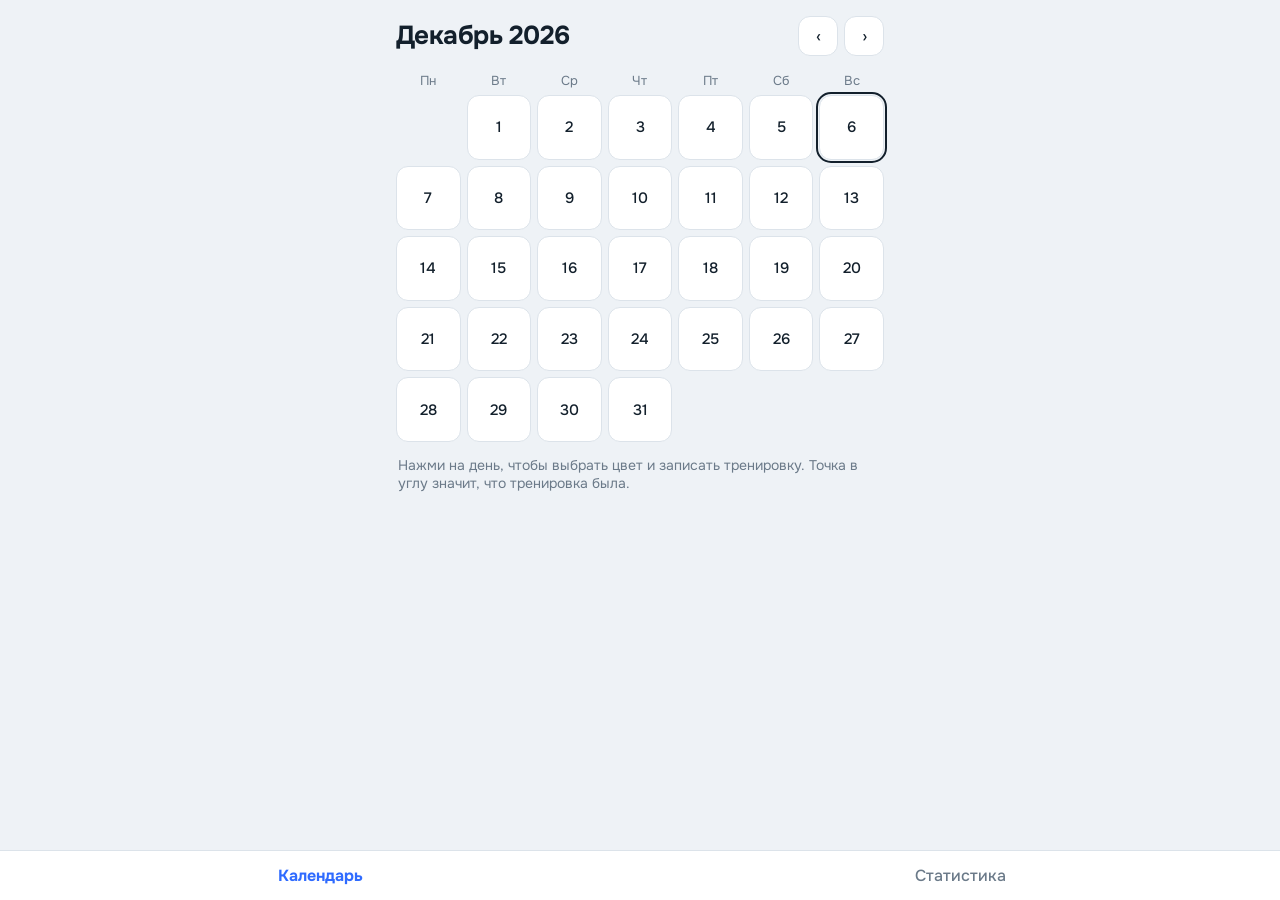
==== index.html @ a9a28dd7 "Add files via upload" ====
<!doctype html>
<html lang="ru">
<head>
<meta charset="utf-8">
<meta name="viewport" content="width=device-width, initial-scale=1, viewport-fit=cover">
<title>Тренировки</title>
<meta name="theme-color" content="#2F6BFF">
<link rel="manifest" href="manifest.webmanifest">
<link rel="icon" href="icon-192.png">
<link rel="apple-touch-icon" href="icon-192.png">
<link href="https://fonts.googleapis.com/css2?family=Onest:wght@400;500;700&display=swap" rel="stylesheet">
<style>
:root{--bg:#EEF2F6;--surface:#FFFFFF;--ink:#13202C;--muted:#6B7A89;--line:#DCE3EA;--accent:#2F6BFF;color-scheme:light;
box-sizing:border-box;padding-top:env(safe-area-inset-top,0px);padding-bottom:env(safe-area-inset-bottom,0px)}
@media (prefers-color-scheme:dark){:root:not([data-theme="light"]){--bg:#0F1720;--surface:#18232F;--ink:#EAF0F6;--muted:#8D9CAB;--line:#273544;--accent:#6D93FF;color-scheme:dark}}
:root[data-theme="dark"]{--bg:#0F1720;--surface:#18232F;--ink:#EAF0F6;--muted:#8D9CAB;--line:#273544;--accent:#6D93FF;color-scheme:dark}
*,*::before,*::after{box-sizing:inherit}
html,body{height:100%;margin:0}
body{display:flex;flex-direction:column;background:var(--bg);color:var(--ink);font-family:"Onest",system-ui,-apple-system,"Segoe UI",Roboto,sans-serif;-webkit-tap-highlight-color:transparent}
main{flex:1;overflow-y:auto;padding:16px 16px 24px;max-width:520px;width:100%;margin:0 auto}
button{font:inherit;color:inherit;cursor:pointer;border:0;background:none}
:focus-visible{outline:2px solid var(--accent);outline-offset:2px}
.head{display:flex;align-items:center;justify-content:space-between;margin-bottom:16px}
.head h1{font-size:26px;line-height:1.1;font-weight:700;margin:0;letter-spacing:-.02em}
.nav{display:flex;gap:6px}
.nav button{width:40px;height:40px;border-radius:12px;background:var(--surface);border:1px solid var(--line);font-size:18px}
.week,.grid{display:grid;grid-template-columns:repeat(7,1fr);gap:6px}
.week{margin-bottom:6px;text-align:center;font-size:13px;color:var(--muted)}
.cell{aspect-ratio:1;border-radius:12px;background:var(--surface);border:1px solid var(--line);position:relative;font-weight:500;font-size:15px}
.cell.empty{visibility:hidden}
.cell.has{border-color:transparent}
.cell.today{outline:2px solid var(--ink);outline-offset:1px}
.cell .dot{position:absolute;right:6px;top:6px;width:7px;height:7px;border-radius:50%;background:currentColor}
.hint{color:var(--muted);font-size:14px;margin:14px 2px 0}
nav.tabs{display:flex;background:var(--surface);border-top:1px solid var(--line)}
nav.tabs button{flex:1;padding:14px 0;font-weight:500;color:var(--muted)}
nav.tabs button[aria-current="true"]{color:var(--accent);font-weight:700}
.big{font-size:72px;line-height:1;font-weight:700;letter-spacing:-.04em}
.card{background:var(--surface);border:1px solid var(--line);border-radius:16px;padding:18px;margin-bottom:14px}
.bar{height:10px;background:var(--bg);border-radius:6px;overflow:hidden;margin-top:14px}
.bar i{display:block;height:100%;background:var(--accent);border-radius:6px}
.note{padding:12px 0;border-top:1px solid var(--line)}
.note:first-of-type{border-top:0}
.note b{display:flex;align-items:center;gap:8px;font-size:14px;margin-bottom:4px}
.note b i{width:10px;height:10px;border-radius:50%;background:var(--line)}
.note p{margin:0;white-space:pre-wrap;overflow-wrap:anywhere}
h2{font-size:17px;margin:0 0 6px}
.scrim{position:fixed;inset:0;background:rgba(10,18,26,.55);display:none;align-items:flex-end;justify-content:center;z-index:5}
.scrim.on{display:flex}
.sheet{background:var(--surface);width:100%;max-width:520px;border-radius:20px 20px 0 0;padding:20px 18px calc(18px + env(safe-area-inset-bottom,0px))}
.sheet h2{font-size:20px;margin-bottom:14px}
.sw{display:flex;flex-wrap:wrap;gap:10px;margin-bottom:16px}
.sw button,.sw label{width:38px;height:38px;border-radius:50%;border:2px solid var(--line);position:relative;display:grid;place-items:center;font-size:12px;color:var(--muted)}
.sw .sel{box-shadow:0 0 0 3px var(--surface),0 0 0 5px var(--ink)}
.sw input{position:absolute;inset:0;opacity:0;width:100%;height:100%;cursor:pointer}
.row{display:flex;align-items:center;gap:10px;margin-bottom:14px;font-weight:500}
.row input{width:22px;height:22px;accent-color:var(--accent)}
textarea{width:100%;min-height:96px;resize:vertical;border:1px solid var(--line);border-radius:12px;background:var(--bg);color:var(--ink);font:inherit;padding:12px;margin-bottom:14px}
.act{display:flex;gap:10px}
.act button{flex:1;padding:13px;border-radius:12px;font-weight:700;border:1px solid var(--line)}
.act .main{background:var(--accent);color:#fff;border-color:var(--accent);flex:2}
</style>
</head>
<body>
<main id="main"></main>
<nav class="tabs" aria-label="Разделы">
  <button id="t-cal" aria-current="true">Календарь</button>
  <button id="t-st">Статистика</button>
</nav>
<div class="scrim" id="scrim"><div class="sheet" id="sheet" role="dialog" aria-modal="true"></div></div>
<script>
var MONTHS=["Январь","Февраль","Март","Апрель","Май","Июнь","Июль","Август","Сентябрь","Октябрь","Ноябрь","Декабрь"];
var GEN=["января","февраля","марта","апреля","мая","июня","июля","августа","сентября","октября","ноября","декабря"];
var PALETTE=["#2F6BFF","#14B8A6","#22C55E","#F5B301","#FF7A45","#EF4444","#D946EF","#8B5CF6"];
var data={};
try{data=JSON.parse(localStorage.getItem("wk:v1")||"{}")}catch(e){data={}}
function persist(){try{localStorage.setItem("wk:v1",JSON.stringify(data))}catch(e){}}
var now=new Date(),view={y:now.getFullYear(),m:now.getMonth()},tab="cal",draft=null,editKey=null;
var main=document.getElementById("main"),scrim=document.getElementById("scrim"),sheet=document.getElementById("sheet");
function pad(n){return n<10?"0"+n:""+n}
function key(y,m,d){return y+"-"+pad(m+1)+"-"+pad(d)}
function ink(hex){var n=parseInt(hex.slice(1),16),r=n>>16,g=n>>8&255,b=n&255;return (0.299*r+0.587*g+0.114*b)>150?"#111":"#fff"}
function plural(n){var a=n%10,b=n%100;return (a==1&&b!=11)?"день":(a>=2&&a<=4&&(b<10||b>=20))?"дня":"дней"}
function el(t,c,txt){var e=document.createElement(t);if(c)e.className=c;if(txt!=null)e.textContent=txt;return e}
function shift(d){view.m+=d;if(view.m<0){view.m=11;view.y--}if(view.m>11){view.m=0;view.y++}render()}
function head(){
  var h=el("div","head"),t=el("h1",null,MONTHS[view.m]+" "+view.y),n=el("div","nav");
  var p=el("button",null,"‹"),x=el("button",null,"›");
  p.setAttribute("aria-label","Предыдущий месяц");x.setAttribute("aria-label","Следующий месяц");
  p.onclick=function(){shift(-1)};x.onclick=function(){shift(1)};
  n.append(p,x);h.append(t,n);return h;
}
function calendar(){
  var f=document.createDocumentFragment();f.append(head());
  var w=el("div","week");["Пн","Вт","Ср","Чт","Пт","Сб","Вс"].forEach(function(d){w.append(el("span",null,d))});f.append(w);
  var g=el("div","grid"),first=(new Date(view.y,view.m,1).getDay()+6)%7,days=new Date(view.y,view.m+1,0).getDate();
  for(var i=0;i<first;i++)g.append(el("div","cell empty"));
  for(var d=1;d<=days;d++){
    (function(d){
      var k=key(view.y,view.m,d),r=data[k],b=el("button","cell",d);
      if(r&&r.c){b.classList.add("has");b.style.background=r.c;b.style.color=ink(r.c)}
      if(r&&r.w){b.append(el("span","dot"))}
      if(d==now.getDate()&&view.m==now.getMonth()&&view.y==now.getFullYear())b.classList.add("today");
      b.setAttribute("aria-label",d+" "+GEN[view.m]);
      b.onclick=function(){openSheet(d)};g.append(b);
    })(d);
  }
  f.append(g);f.append(el("p","hint","Нажми на день, чтобы выбрать цвет и записать тренировку. Точка в углу значит, что тренировка была."));
  return f;
}
function stats(){
  var f=document.createDocumentFragment();f.append(head());
  var days=new Date(view.y,view.m+1,0).getDate(),cnt=0,notes=[];
  for(var d=1;d<=days;d++){var r=data[key(view.y,view.m,d)];if(r){if(r.w)cnt++;if(r.n)notes.push([d,r])}}
  var c=el("div","card");c.append(el("div","big",cnt));
  c.append(el("p",null,plural(cnt)+" с тренировкой из "+days));
  var bar=el("div","bar"),i=el("i");i.style.width=Math.round(cnt/days*100)+"%";bar.append(i);c.append(bar);f.append(c);
  var n=el("div","card");n.append(el("h2",null,"Заметки за месяц"));
  if(!notes.length){n.append(el("p","hint","Пока пусто. Открой день в календаре и добавь первую заметку."))}
  notes.reverse().forEach(function(x){
    var w=el("div","note"),b=el("b",null,x[0]+" "+GEN[view.m]),dot=el("i");
    if(x[1].c)dot.style.background=x[1].c;b.prepend(dot);w.append(b,el("p",null,x[1].n));n.append(w);
  });
  f.append(n);return f;
}
function render(){
  main.replaceChildren(tab=="cal"?calendar():stats());
  document.getElementById("t-cal").setAttribute("aria-current",tab=="cal");
  document.getElementById("t-st").setAttribute("aria-current",tab=="st");
}
document.getElementById("t-cal").onclick=function(){tab="cal";render()};
document.getElementById("t-st").onclick=function(){tab="st";render()};
function openSheet(d){
  editKey=key(view.y,view.m,d);var r=data[editKey]||{};
  draft={c:r.c||"",w:!!r.w,n:r.n||""};
  sheet.replaceChildren();
  sheet.append(el("h2",null,d+" "+GEN[view.m]));
  var sw=el("div","sw");
  function mark(){Array.prototype.forEach.call(sw.children,function(b){b.classList.toggle("sel",(b.dataset.c||"")==draft.c)})}
  var none=el("button",null,"∅");none.dataset.c="";none.setAttribute("aria-label","Без цвета");none.onclick=function(){draft.c="";mark()};sw.append(none);
  PALETTE.forEach(function(c){var b=el("button");b.style.background=c;b.style.borderColor=c;b.dataset.c=c;b.setAttribute("aria-label","Цвет "+c);b.onclick=function(){draft.c=c;mark()};sw.append(b)});
  var cu=el("label",null,"+"),inp=el("input");inp.type="color";inp.value=draft.c||"#2F6BFF";inp.oninput=function(){draft.c=inp.value.toUpperCase();mark()};
  cu.append(inp);cu.setAttribute("aria-label","Свой цвет");sw.append(cu);sheet.append(sw);mark();
  var row=el("label","row"),cb=el("input");cb.type="checkbox";cb.checked=draft.w;cb.onchange=function(){draft.w=cb.checked};
  row.append(cb,el("span",null,"Была тренировка"));sheet.append(row);
  var ta=el("textarea");ta.placeholder="Заметка: что делал, как прошло";ta.value=draft.n;ta.oninput=function(){draft.n=ta.value};sheet.append(ta);
  var act=el("div","act"),clr=el("button",null,"Очистить"),sv=el("button","main","Сохранить");
  clr.onclick=function(){delete data[editKey];persist();closeSheet()};
  sv.onclick=function(){
    var n=draft.n.trim();
    if(!draft.c&&!draft.w&&!n)delete data[editKey];else data[editKey]={c:draft.c,w:draft.w,n:n};
    persist();closeSheet();
  };
  act.append(clr,sv);sheet.append(act);scrim.classList.add("on");
}
function closeSheet(){scrim.classList.remove("on");render()}
scrim.addEventListener("click",function(e){if(e.target===scrim)closeSheet()});
render();
try{if(navigator.storage&&navigator.storage.persist)navigator.storage.persist()}catch(e){}
if("serviceWorker" in navigator){window.addEventListener("load",function(){navigator.serviceWorker.register("sw.js").catch(function(){})})}
</script>
</body>
</html>
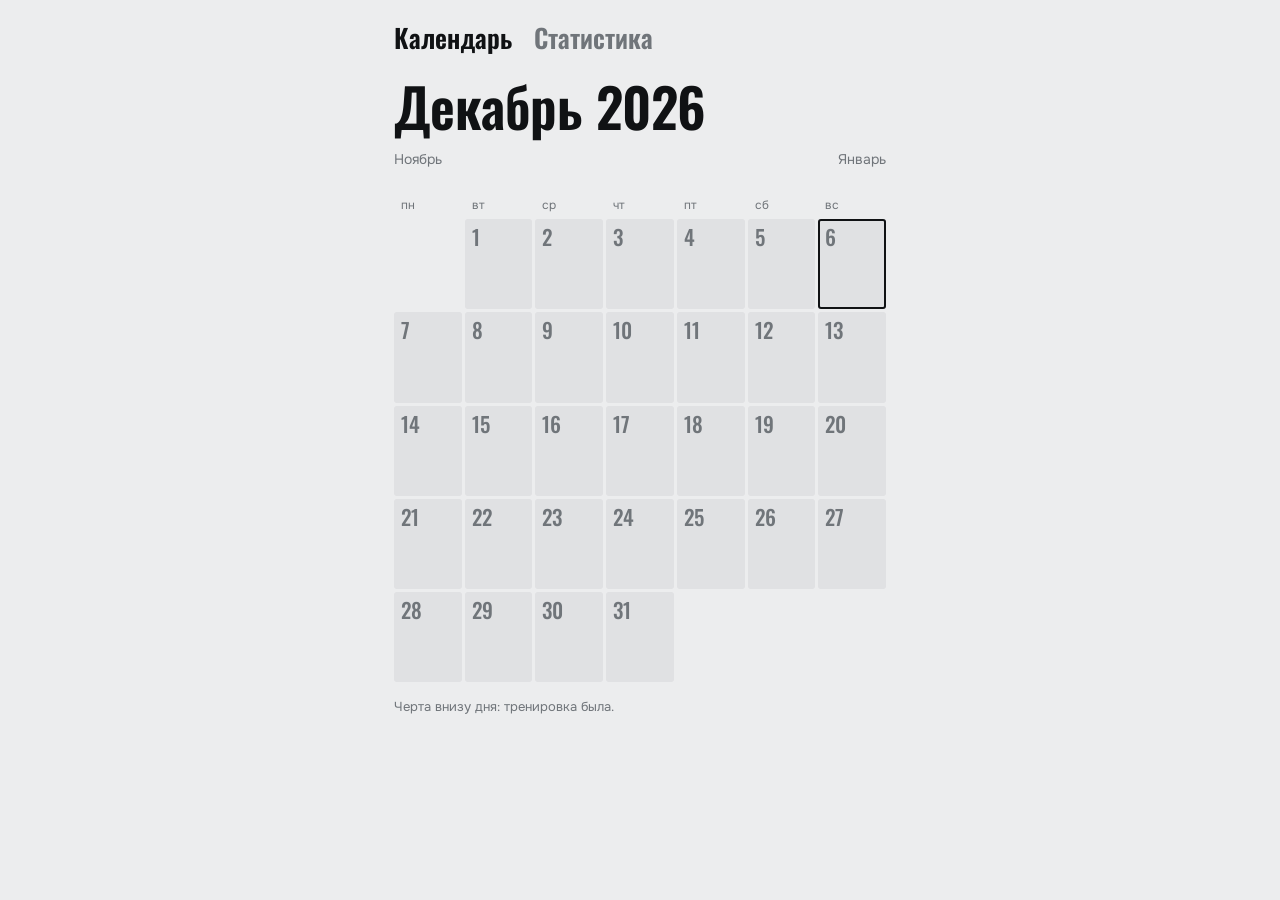
==== commit 7b39353f: "Rename index (1).html to index.html" ====
--- a/index.html
+++ b/index.html
@@ -4,74 +4,93 @@
 <meta charset="utf-8">
 <meta name="viewport" content="width=device-width, initial-scale=1, viewport-fit=cover">
 <title>Тренировки</title>
-<meta name="theme-color" content="#2F6BFF">
+<meta name="theme-color" content="#ECEDEE" media="(prefers-color-scheme: light)">
+<meta name="theme-color" content="#0E0F10" media="(prefers-color-scheme: dark)">
 <link rel="manifest" href="manifest.webmanifest">
 <link rel="icon" href="icon-192.png">
 <link rel="apple-touch-icon" href="icon-192.png">
-<link href="https://fonts.googleapis.com/css2?family=Onest:wght@400;500;700&display=swap" rel="stylesheet">
+<link href="https://fonts.googleapis.com/css2?family=Oswald:wght@500;600&family=Onest:wght@400;500&display=swap" rel="stylesheet">
 <style>
-:root{--bg:#EEF2F6;--surface:#FFFFFF;--ink:#13202C;--muted:#6B7A89;--line:#DCE3EA;--accent:#2F6BFF;color-scheme:light;
+:root{--bg:#ECEDEE;--ink:#101214;--muted:#70757A;--cell:#E0E1E3;color-scheme:light;
 box-sizing:border-box;padding-top:env(safe-area-inset-top,0px);padding-bottom:env(safe-area-inset-bottom,0px)}
-@media (prefers-color-scheme:dark){:root:not([data-theme="light"]){--bg:#0F1720;--surface:#18232F;--ink:#EAF0F6;--muted:#8D9CAB;--line:#273544;--accent:#6D93FF;color-scheme:dark}}
-:root[data-theme="dark"]{--bg:#0F1720;--surface:#18232F;--ink:#EAF0F6;--muted:#8D9CAB;--line:#273544;--accent:#6D93FF;color-scheme:dark}
+@media (prefers-color-scheme:dark){:root:not([data-theme="light"]){--bg:#0E0F10;--ink:#F1F1EF;--muted:#8A8E92;--cell:#1A1C1E;color-scheme:dark}}
+:root[data-theme="dark"]{--bg:#0E0F10;--ink:#F1F1EF;--muted:#8A8E92;--cell:#1A1C1E;color-scheme:dark}
 *,*::before,*::after{box-sizing:inherit}
 html,body{height:100%;margin:0}
-body{display:flex;flex-direction:column;background:var(--bg);color:var(--ink);font-family:"Onest",system-ui,-apple-system,"Segoe UI",Roboto,sans-serif;-webkit-tap-highlight-color:transparent}
-main{flex:1;overflow-y:auto;padding:16px 16px 24px;max-width:520px;width:100%;margin:0 auto}
-button{font:inherit;color:inherit;cursor:pointer;border:0;background:none}
-:focus-visible{outline:2px solid var(--accent);outline-offset:2px}
-.head{display:flex;align-items:center;justify-content:space-between;margin-bottom:16px}
-.head h1{font-size:26px;line-height:1.1;font-weight:700;margin:0;letter-spacing:-.02em}
-.nav{display:flex;gap:6px}
-.nav button{width:40px;height:40px;border-radius:12px;background:var(--surface);border:1px solid var(--line);font-size:18px}
-.week,.grid{display:grid;grid-template-columns:repeat(7,1fr);gap:6px}
-.week{margin-bottom:6px;text-align:center;font-size:13px;color:var(--muted)}
-.cell{aspect-ratio:1;border-radius:12px;background:var(--surface);border:1px solid var(--line);position:relative;font-weight:500;font-size:15px}
+body{background:var(--bg);color:var(--ink);font-family:"Onest",system-ui,-apple-system,"Segoe UI",Roboto,sans-serif;-webkit-tap-highlight-color:transparent}
+main{height:100%;overflow-y:auto;padding:18px 14px 32px;max-width:520px;margin:0 auto}
+button{font:inherit;color:inherit;cursor:pointer;border:0;background:none;padding:0}
+:focus-visible{outline:2px solid var(--ink);outline-offset:2px}
+.d,.tabs button,.cell,.big,.go,.title,.num{font-family:"Oswald","Arial Narrow",Impact,sans-serif}
+.tabs{display:flex;gap:22px;margin-bottom:22px}
+.tabs button{font-size:26px;font-weight:600;color:var(--muted)}
+.tabs button[aria-current="true"]{color:var(--ink)}
+.title{font-size:54px;line-height:1;font-weight:600;margin:0 0 8px;letter-spacing:-.01em}
+.mrow{display:flex;justify-content:space-between;margin-bottom:20px;font-size:14px;color:var(--muted)}
+.mrow button{color:var(--muted);padding:6px 0;min-height:36px}
+.week,.grid{display:grid;grid-template-columns:repeat(7,1fr);gap:3px}
+.week{margin-bottom:6px;font-size:12px;color:var(--muted)}
+.week span{padding-left:7px}
+.cell{aspect-ratio:3/4;border-radius:3px;background:var(--cell);text-align:left;padding:7px 0 0 7px;font-size:21px;font-weight:500;line-height:1;color:var(--muted);position:relative}
 .cell.empty{visibility:hidden}
-.cell.has{border-color:transparent}
-.cell.today{outline:2px solid var(--ink);outline-offset:1px}
-.cell .dot{position:absolute;right:6px;top:6px;width:7px;height:7px;border-radius:50%;background:currentColor}
-.hint{color:var(--muted);font-size:14px;margin:14px 2px 0}
-nav.tabs{display:flex;background:var(--surface);border-top:1px solid var(--line)}
-nav.tabs button{flex:1;padding:14px 0;font-weight:500;color:var(--muted)}
-nav.tabs button[aria-current="true"]{color:var(--accent);font-weight:700}
-.big{font-size:72px;line-height:1;font-weight:700;letter-spacing:-.04em}
-.card{background:var(--surface);border:1px solid var(--line);border-radius:16px;padding:18px;margin-bottom:14px}
-.bar{height:10px;background:var(--bg);border-radius:6px;overflow:hidden;margin-top:14px}
-.bar i{display:block;height:100%;background:var(--accent);border-radius:6px}
-.note{padding:12px 0;border-top:1px solid var(--line)}
-.note:first-of-type{border-top:0}
-.note b{display:flex;align-items:center;gap:8px;font-size:14px;margin-bottom:4px}
-.note b i{width:10px;height:10px;border-radius:50%;background:var(--line)}
-.note p{margin:0;white-space:pre-wrap;overflow-wrap:anywhere}
-h2{font-size:17px;margin:0 0 6px}
-.scrim{position:fixed;inset:0;background:rgba(10,18,26,.55);display:none;align-items:flex-end;justify-content:center;z-index:5}
-.scrim.on{display:flex}
-.sheet{background:var(--surface);width:100%;max-width:520px;border-radius:20px 20px 0 0;padding:20px 18px calc(18px + env(safe-area-inset-bottom,0px))}
-.sheet h2{font-size:20px;margin-bottom:14px}
-.sw{display:flex;flex-wrap:wrap;gap:10px;margin-bottom:16px}
-.sw button,.sw label{width:38px;height:38px;border-radius:50%;border:2px solid var(--line);position:relative;display:grid;place-items:center;font-size:12px;color:var(--muted)}
-.sw .sel{box-shadow:0 0 0 3px var(--surface),0 0 0 5px var(--ink)}
+.cell.has{font-weight:600}
+.cell.tr::after{content:"";position:absolute;left:7px;bottom:7px;width:18px;height:3px;background:currentColor}
+.cell.today{box-shadow:inset 0 0 0 2px var(--ink)}
+.hint{color:var(--muted);font-size:13px;margin:16px 0 0}
+.big{font-size:96px;line-height:.95;font-weight:600;margin:6px 0 0}
+.big small{font-size:34px;color:var(--muted);font-weight:500;margin-left:8px}
+.lead{margin:6px 0 22px;color:var(--muted)}
+.strip{display:flex;align-items:flex-end;gap:3px;height:64px;margin-bottom:30px}
+.strip i{flex:1;background:var(--cell);height:12px;border-radius:2px}
+.strip i.on{height:100%;background:var(--ink)}
+.log{display:flex;gap:14px;padding:14px 0 0}
+.log .bar{width:5px;border-radius:2px;background:var(--cell);flex:none}
+.log .num{font-size:30px;line-height:1;font-weight:600;width:38px;flex:none}
+.log p{margin:2px 0 0;white-space:pre-wrap;overflow-wrap:anywhere}
+.scrim{position:fixed;inset:0;background:rgba(0,0,0,.5);display:flex;align-items:flex-end;z-index:5;opacity:0;visibility:hidden;transition:opacity .25s,visibility 0s .25s}
+.scrim.on{opacity:1;visibility:visible;transition:opacity .25s}
+.sheet{width:100%;max-width:520px;margin:0 auto;background:var(--bg);padding:22px 16px calc(16px + env(safe-area-inset-bottom,0px));transform:translateY(100%);transition:transform .32s cubic-bezier(.2,.8,.2,1)}
+.scrim.on .sheet{transform:none}
+.cell{display:flex;align-items:flex-start;font-variant-numeric:lining-nums;transition:background .25s,color .25s,transform .15s}
+.cell:active{transform:scale(.94)}
+.cell.pop{animation:pop .4s cubic-bezier(.2,.9,.3,1.3)}
+@keyframes pop{from{transform:scale(.8);opacity:.5}}
+.view.f{animation:fin .3s ease-out both}
+.view.l{animation:inl .3s cubic-bezier(.2,.8,.2,1) both}
+.view.r{animation:inr .3s cubic-bezier(.2,.8,.2,1) both}
+@keyframes fin{from{opacity:0;transform:translateY(8px)}}
+@keyframes inl{from{opacity:0;transform:translateX(-20px)}}
+@keyframes inr{from{opacity:0;transform:translateX(20px)}}
+.strip i.on{transform-origin:bottom;animation:grow .55s cubic-bezier(.2,.8,.2,1) both;animation-delay:calc(var(--i)*14ms)}
+@keyframes grow{from{transform:scaleY(.12);opacity:0}}
+.log{animation:fin .35s ease-out both;animation-delay:calc(var(--i)*50ms + 250ms)}
+.tabs button,.mrow button{transition:color .2s,opacity .15s}
+.mrow button:active{opacity:.45}
+.sw button,.sw label{transition:box-shadow .15s,transform .15s}
+.sw button:active,.sw label:active{transform:scale(.92)}
+.tg i{transition:background .18s}
+.go{transition:transform .12s,opacity .12s}
+.go:active{transform:scale(.98);opacity:.9}
+@media (prefers-reduced-motion:reduce){*,*::before,*::after{animation:none!important;transition:none!important}}
+.sheet .title{font-size:40px;margin-bottom:16px}
+.sw{display:grid;grid-template-columns:repeat(5,1fr);gap:6px;margin-bottom:18px}
+.sw button,.sw label{height:44px;border-radius:3px;background:var(--cell);position:relative;display:grid;place-items:center;color:var(--muted);font-size:18px}
+.sw .sel{box-shadow:0 0 0 2px var(--bg),0 0 0 4px var(--ink)}
 .sw input{position:absolute;inset:0;opacity:0;width:100%;height:100%;cursor:pointer}
-.row{display:flex;align-items:center;gap:10px;margin-bottom:14px;font-weight:500}
-.row input{width:22px;height:22px;accent-color:var(--accent)}
-textarea{width:100%;min-height:96px;resize:vertical;border:1px solid var(--line);border-radius:12px;background:var(--bg);color:var(--ink);font:inherit;padding:12px;margin-bottom:14px}
-.act{display:flex;gap:10px}
-.act button{flex:1;padding:13px;border-radius:12px;font-weight:700;border:1px solid var(--line)}
-.act .main{background:var(--accent);color:#fff;border-color:var(--accent);flex:2}
+.tg{display:flex;align-items:center;gap:12px;font-weight:500;margin-bottom:16px;min-height:40px}
+.tg i{width:24px;height:24px;border:2px solid var(--ink);border-radius:3px;display:block}
+.tg[aria-pressed="true"] i{background:var(--ink)}
+textarea{width:100%;min-height:96px;resize:vertical;border:0;border-radius:3px;background:var(--cell);color:var(--ink);font:inherit;padding:12px;margin-bottom:16px}
+.go{width:100%;height:54px;border-radius:3px;background:var(--ink);color:var(--bg);font-size:20px;font-weight:600;letter-spacing:.02em}
+.clr{display:block;margin:14px auto 0;color:var(--muted);text-decoration:underline;text-underline-offset:3px;min-height:36px}
 </style>
 </head>
 <body>
 <main id="main"></main>
-<nav class="tabs" aria-label="Разделы">
-  <button id="t-cal" aria-current="true">Календарь</button>
-  <button id="t-st">Статистика</button>
-</nav>
 <div class="scrim" id="scrim"><div class="sheet" id="sheet" role="dialog" aria-modal="true"></div></div>
 <script>
 var MONTHS=["Январь","Февраль","Март","Апрель","Май","Июнь","Июль","Август","Сентябрь","Октябрь","Ноябрь","Декабрь"];
-var GEN=["января","февраля","марта","апреля","мая","июня","июля","августа","сентября","октября","ноября","декабря"];
-var PALETTE=["#2F6BFF","#14B8A6","#22C55E","#F5B301","#FF7A45","#EF4444","#D946EF","#8B5CF6"];
+var PALETTE=["#E4572E","#F2B705","#3FA34D","#2E86AB","#7B4B94","#E56399","#17BEBB","#8D6E63"];
 var data={};
 try{data=JSON.parse(localStorage.getItem("wk:v1")||"{}")}catch(e){data={}}
 function persist(){try{localStorage.setItem("wk:v1",JSON.stringify(data))}catch(e){}}
@@ -79,79 +98,68 @@
 var main=document.getElementById("main"),scrim=document.getElementById("scrim"),sheet=document.getElementById("sheet");
 function pad(n){return n<10?"0"+n:""+n}
 function key(y,m,d){return y+"-"+pad(m+1)+"-"+pad(d)}
-function ink(hex){var n=parseInt(hex.slice(1),16),r=n>>16,g=n>>8&255,b=n&255;return (0.299*r+0.587*g+0.114*b)>150?"#111":"#fff"}
+function ink(h){var n=parseInt(h.slice(1),16),r=n>>16,g=n>>8&255,b=n&255;return (0.299*r+0.587*g+0.114*b)>150?"#111":"#fff"}
 function plural(n){var a=n%10,b=n%100;return (a==1&&b!=11)?"день":(a>=2&&a<=4&&(b<10||b>=20))?"дня":"дней"}
 function el(t,c,txt){var e=document.createElement(t);if(c)e.className=c;if(txt!=null)e.textContent=txt;return e}
-function shift(d){view.m+=d;if(view.m<0){view.m=11;view.y--}if(view.m>11){view.m=0;view.y++}render()}
-function head(){
-  var h=el("div","head"),t=el("h1",null,MONTHS[view.m]+" "+view.y),n=el("div","nav");
-  var p=el("button",null,"‹"),x=el("button",null,"›");
-  p.setAttribute("aria-label","Предыдущий месяц");x.setAttribute("aria-label","Следующий месяц");
-  p.onclick=function(){shift(-1)};x.onclick=function(){shift(1)};
-  n.append(p,x);h.append(t,n);return h;
+function mname(d){return MONTHS[(view.m+d+12)%12]}
+function shift(d){anim=d<0?" l":" r";view.m+=d;if(view.m<0){view.m=11;view.y--}if(view.m>11){view.m=0;view.y++}render()}
+function topBar(){
+  var f=document.createDocumentFragment(),t=el("div","tabs"),a=el("button",null,"Календарь"),b=el("button",null,"Статистика");
+  a.setAttribute("aria-current",tab=="cal");b.setAttribute("aria-current",tab=="st");
+  a.onclick=function(){if(tab!="cal"){tab="cal";anim=" f";render()}};b.onclick=function(){if(tab!="st"){tab="st";anim=" f";render()}};t.append(a,b);
+  var h=el("h1","title",MONTHS[view.m]+" "+view.y),r=el("div","mrow"),p=el("button",null,mname(-1)),n=el("button",null,mname(1));
+  p.setAttribute("aria-label","Предыдущий месяц: "+mname(-1));n.setAttribute("aria-label","Следующий месяц: "+mname(1));
+  p.onclick=function(){shift(-1)};n.onclick=function(){shift(1)};r.append(p,n);f.append(t,h,r);return f;
 }
 function calendar(){
-  var f=document.createDocumentFragment();f.append(head());
-  var w=el("div","week");["Пн","Вт","Ср","Чт","Пт","Сб","Вс"].forEach(function(d){w.append(el("span",null,d))});f.append(w);
+  var f=document.createDocumentFragment();
+  var w=el("div","week");["пн","вт","ср","чт","пт","сб","вс"].forEach(function(d){w.append(el("span",null,d))});f.append(w);
   var g=el("div","grid"),first=(new Date(view.y,view.m,1).getDay()+6)%7,days=new Date(view.y,view.m+1,0).getDate();
   for(var i=0;i<first;i++)g.append(el("div","cell empty"));
-  for(var d=1;d<=days;d++){
-    (function(d){
-      var k=key(view.y,view.m,d),r=data[k],b=el("button","cell",d);
-      if(r&&r.c){b.classList.add("has");b.style.background=r.c;b.style.color=ink(r.c)}
-      if(r&&r.w){b.append(el("span","dot"))}
-      if(d==now.getDate()&&view.m==now.getMonth()&&view.y==now.getFullYear())b.classList.add("today");
-      b.setAttribute("aria-label",d+" "+GEN[view.m]);
-      b.onclick=function(){openSheet(d)};g.append(b);
-    })(d);
-  }
-  f.append(g);f.append(el("p","hint","Нажми на день, чтобы выбрать цвет и записать тренировку. Точка в углу значит, что тренировка была."));
+  for(var d=1;d<=days;d++){(function(d){
+    var r=data[key(view.y,view.m,d)],b=el("button","cell",d);
+    if(r&&r.c){b.classList.add("has");b.style.background=r.c;b.style.color=ink(r.c)}
+    if(r&&r.w)b.classList.add("tr");
+    if(key(view.y,view.m,d)==lastKey)b.classList.add("pop");
+    if(d==now.getDate()&&view.m==now.getMonth()&&view.y==now.getFullYear())b.classList.add("today");
+    b.setAttribute("aria-label",d+" "+mname(0).toLowerCase()+(r&&r.w?", тренировка была":""));
+    b.onclick=function(){openSheet(d)};g.append(b);
+  })(d)}
+  f.append(g,el("p","hint","Черта внизу дня: тренировка была."));return f;
+}
+function stats(){
+  var f=document.createDocumentFragment(),days=new Date(view.y,view.m+1,0).getDate(),cnt=0,notes=[],strip=el("div","strip");
+  for(var d=1;d<=days;d++){var r=data[key(view.y,view.m,d)],i=el("i");i.style.setProperty("--i",d);
+    if(r&&r.w){cnt++;i.className="on";if(r.c)i.style.background=r.c}
+    if(r&&r.n)notes.push([d,r]);strip.append(i)}
+  var big=el("div","big",cnt),num=big.firstChild;big.append(el("small",null,"из "+days));
+  if(!matchMedia("(prefers-reduced-motion:reduce)").matches){var t0=performance.now();(function tick(t){var p=Math.max(0,Math.min(1,(t-t0)/650));num.nodeValue=Math.round(cnt*(1-Math.pow(1-p,3)));if(p<1)requestAnimationFrame(tick)})(t0)}
+  f.append(big,el("p","lead",plural(cnt)+" с тренировкой"),strip);
+  if(!notes.length)f.append(el("p","hint","Заметок пока нет. Открой день в календаре и запиши, как всё прошло."));
+  notes.reverse().forEach(function(x){
+    var w=el("div","log"),bar=el("div","bar");w.style.setProperty("--i",notes.indexOf(x));if(x[1].c)bar.style.background=x[1].c;
+    w.append(bar,el("div","num",x[0]),el("p",null,x[1].n));f.append(w);
+  });
   return f;
 }
-function stats(){
-  var f=document.createDocumentFragment();f.append(head());
-  var days=new Date(view.y,view.m+1,0).getDate(),cnt=0,notes=[];
-  for(var d=1;d<=days;d++){var r=data[key(view.y,view.m,d)];if(r){if(r.w)cnt++;if(r.n)notes.push([d,r])}}
-  var c=el("div","card");c.append(el("div","big",cnt));
-  c.append(el("p",null,plural(cnt)+" с тренировкой из "+days));
-  var bar=el("div","bar"),i=el("i");i.style.width=Math.round(cnt/days*100)+"%";bar.append(i);c.append(bar);f.append(c);
-  var n=el("div","card");n.append(el("h2",null,"Заметки за месяц"));
-  if(!notes.length){n.append(el("p","hint","Пока пусто. Открой день в календаре и добавь первую заметку."))}
-  notes.reverse().forEach(function(x){
-    var w=el("div","note"),b=el("b",null,x[0]+" "+GEN[view.m]),dot=el("i");
-    if(x[1].c)dot.style.background=x[1].c;b.prepend(dot);w.append(b,el("p",null,x[1].n));n.append(w);
-  });
-  f.append(n);return f;
-}
-function render(){
-  main.replaceChildren(tab=="cal"?calendar():stats());
-  document.getElementById("t-cal").setAttribute("aria-current",tab=="cal");
-  document.getElementById("t-st").setAttribute("aria-current",tab=="st");
-}
-document.getElementById("t-cal").onclick=function(){tab="cal";render()};
-document.getElementById("t-st").onclick=function(){tab="st";render()};
+var anim=" f",lastKey="";
+function render(){var v=el("div","view"+anim);v.append(tab=="cal"?calendar():stats());main.replaceChildren(topBar(),v);anim="";lastKey=""}
 function openSheet(d){
-  editKey=key(view.y,view.m,d);var r=data[editKey]||{};
-  draft={c:r.c||"",w:!!r.w,n:r.n||""};
-  sheet.replaceChildren();
-  sheet.append(el("h2",null,d+" "+GEN[view.m]));
+  editKey=key(view.y,view.m,d);var r=data[editKey]||{};draft={c:r.c||"",w:!!r.w,n:r.n||""};
+  sheet.replaceChildren(el("h2","title",d+" "+mname(0).toLowerCase()));
   var sw=el("div","sw");
-  function mark(){Array.prototype.forEach.call(sw.children,function(b){b.classList.toggle("sel",(b.dataset.c||"")==draft.c)})}
-  var none=el("button",null,"∅");none.dataset.c="";none.setAttribute("aria-label","Без цвета");none.onclick=function(){draft.c="";mark()};sw.append(none);
-  PALETTE.forEach(function(c){var b=el("button");b.style.background=c;b.style.borderColor=c;b.dataset.c=c;b.setAttribute("aria-label","Цвет "+c);b.onclick=function(){draft.c=c;mark()};sw.append(b)});
-  var cu=el("label",null,"+"),inp=el("input");inp.type="color";inp.value=draft.c||"#2F6BFF";inp.oninput=function(){draft.c=inp.value.toUpperCase();mark()};
+  function mark(){Array.prototype.forEach.call(sw.children,function(b){b.classList.toggle("sel",(b.dataset.c||"")==draft.c&&b.tagName=="BUTTON")})}
+  var none=el("button",null,"—");none.dataset.c="";none.setAttribute("aria-label","Без цвета");none.onclick=function(){draft.c="";mark()};sw.append(none);
+  PALETTE.forEach(function(c){var b=el("button");b.style.background=c;b.dataset.c=c;b.setAttribute("aria-label","Цвет "+c);b.onclick=function(){draft.c=c;mark()};sw.append(b)});
+  var cu=el("label",null,"+"),inp=el("input");inp.type="color";inp.value=draft.c||"#E4572E";inp.oninput=function(){draft.c=inp.value.toUpperCase();mark()};
   cu.append(inp);cu.setAttribute("aria-label","Свой цвет");sw.append(cu);sheet.append(sw);mark();
-  var row=el("label","row"),cb=el("input");cb.type="checkbox";cb.checked=draft.w;cb.onchange=function(){draft.w=cb.checked};
-  row.append(cb,el("span",null,"Была тренировка"));sheet.append(row);
+  var tg=el("button","tg");tg.append(el("i"),el("span",null,"Тренировка была"));tg.setAttribute("aria-pressed",draft.w);
+  tg.onclick=function(){draft.w=!draft.w;tg.setAttribute("aria-pressed",draft.w)};sheet.append(tg);
   var ta=el("textarea");ta.placeholder="Заметка: что делал, как прошло";ta.value=draft.n;ta.oninput=function(){draft.n=ta.value};sheet.append(ta);
-  var act=el("div","act"),clr=el("button",null,"Очистить"),sv=el("button","main","Сохранить");
+  var sv=el("button","go","Сохранить"),clr=el("button","clr","Очистить день");
+  sv.onclick=function(){var n=draft.n.trim();if(!draft.c&&!draft.w&&!n)delete data[editKey];else data[editKey]={c:draft.c,w:draft.w,n:n};lastKey=editKey;persist();closeSheet()};
   clr.onclick=function(){delete data[editKey];persist();closeSheet()};
-  sv.onclick=function(){
-    var n=draft.n.trim();
-    if(!draft.c&&!draft.w&&!n)delete data[editKey];else data[editKey]={c:draft.c,w:draft.w,n:n};
-    persist();closeSheet();
-  };
-  act.append(clr,sv);sheet.append(act);scrim.classList.add("on");
+  sheet.append(sv,clr);scrim.classList.add("on");
 }
 function closeSheet(){scrim.classList.remove("on");render()}
 scrim.addEventListener("click",function(e){if(e.target===scrim)closeSheet()});
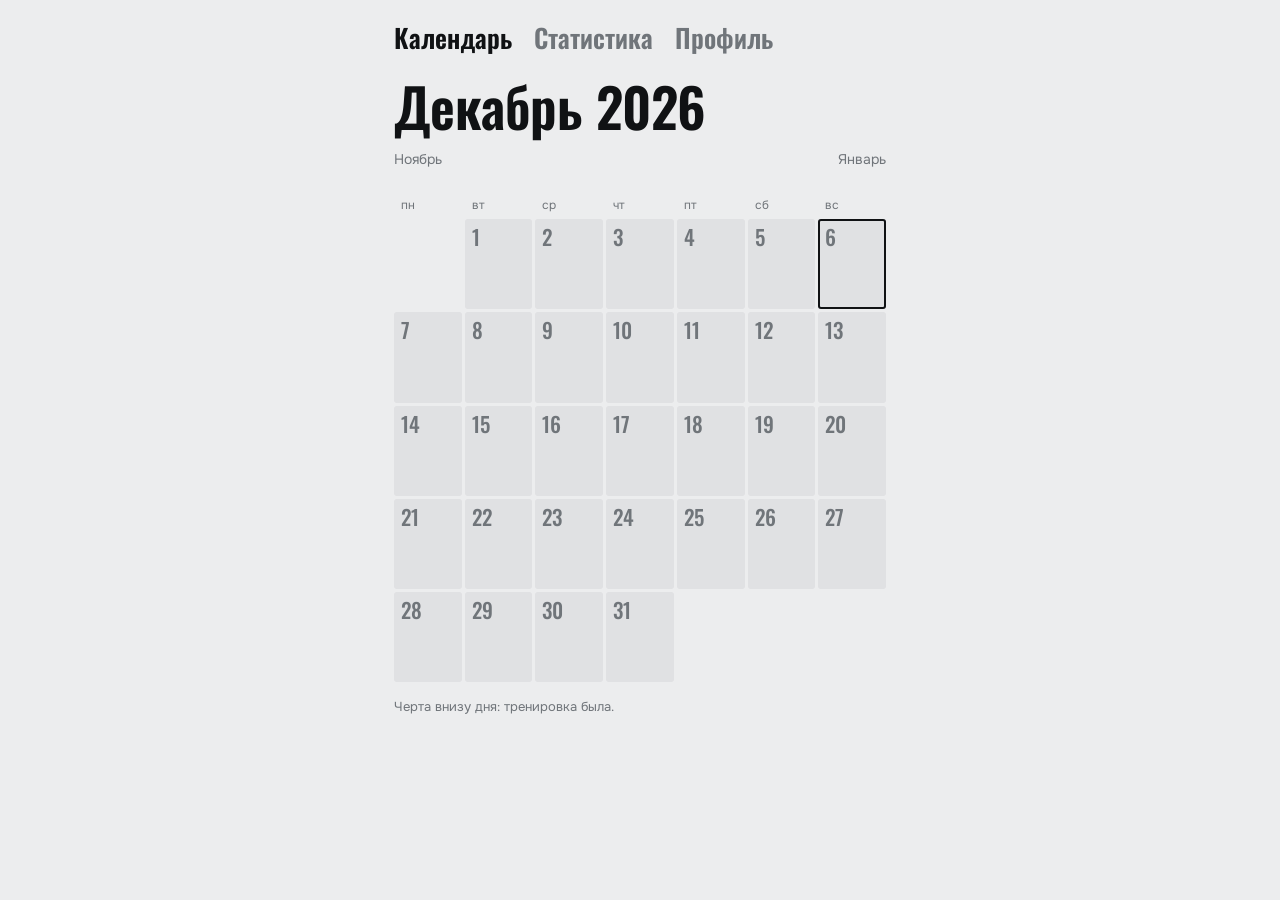
==== commit 9a237aa4: "Add files via upload" ====
--- a/index.html
+++ b/index.html
@@ -10,162 +10,21 @@
 <link rel="icon" href="icon-192.png">
 <link rel="apple-touch-icon" href="icon-192.png">
 <link href="https://fonts.googleapis.com/css2?family=Oswald:wght@500;600&family=Onest:wght@400;500&display=swap" rel="stylesheet">
-<style>
-:root{--bg:#ECEDEE;--ink:#101214;--muted:#70757A;--cell:#E0E1E3;color-scheme:light;
-box-sizing:border-box;padding-top:env(safe-area-inset-top,0px);padding-bottom:env(safe-area-inset-bottom,0px)}
-@media (prefers-color-scheme:dark){:root:not([data-theme="light"]){--bg:#0E0F10;--ink:#F1F1EF;--muted:#8A8E92;--cell:#1A1C1E;color-scheme:dark}}
-:root[data-theme="dark"]{--bg:#0E0F10;--ink:#F1F1EF;--muted:#8A8E92;--cell:#1A1C1E;color-scheme:dark}
-*,*::before,*::after{box-sizing:inherit}
-html,body{height:100%;margin:0}
-body{background:var(--bg);color:var(--ink);font-family:"Onest",system-ui,-apple-system,"Segoe UI",Roboto,sans-serif;-webkit-tap-highlight-color:transparent}
-main{height:100%;overflow-y:auto;padding:18px 14px 32px;max-width:520px;margin:0 auto}
-button{font:inherit;color:inherit;cursor:pointer;border:0;background:none;padding:0}
-:focus-visible{outline:2px solid var(--ink);outline-offset:2px}
-.d,.tabs button,.cell,.big,.go,.title,.num{font-family:"Oswald","Arial Narrow",Impact,sans-serif}
-.tabs{display:flex;gap:22px;margin-bottom:22px}
-.tabs button{font-size:26px;font-weight:600;color:var(--muted)}
-.tabs button[aria-current="true"]{color:var(--ink)}
-.title{font-size:54px;line-height:1;font-weight:600;margin:0 0 8px;letter-spacing:-.01em}
-.mrow{display:flex;justify-content:space-between;margin-bottom:20px;font-size:14px;color:var(--muted)}
-.mrow button{color:var(--muted);padding:6px 0;min-height:36px}
-.week,.grid{display:grid;grid-template-columns:repeat(7,1fr);gap:3px}
-.week{margin-bottom:6px;font-size:12px;color:var(--muted)}
-.week span{padding-left:7px}
-.cell{aspect-ratio:3/4;border-radius:3px;background:var(--cell);text-align:left;padding:7px 0 0 7px;font-size:21px;font-weight:500;line-height:1;color:var(--muted);position:relative}
-.cell.empty{visibility:hidden}
-.cell.has{font-weight:600}
-.cell.tr::after{content:"";position:absolute;left:7px;bottom:7px;width:18px;height:3px;background:currentColor}
-.cell.today{box-shadow:inset 0 0 0 2px var(--ink)}
-.hint{color:var(--muted);font-size:13px;margin:16px 0 0}
-.big{font-size:96px;line-height:.95;font-weight:600;margin:6px 0 0}
-.big small{font-size:34px;color:var(--muted);font-weight:500;margin-left:8px}
-.lead{margin:6px 0 22px;color:var(--muted)}
-.strip{display:flex;align-items:flex-end;gap:3px;height:64px;margin-bottom:30px}
-.strip i{flex:1;background:var(--cell);height:12px;border-radius:2px}
-.strip i.on{height:100%;background:var(--ink)}
-.log{display:flex;gap:14px;padding:14px 0 0}
-.log .bar{width:5px;border-radius:2px;background:var(--cell);flex:none}
-.log .num{font-size:30px;line-height:1;font-weight:600;width:38px;flex:none}
-.log p{margin:2px 0 0;white-space:pre-wrap;overflow-wrap:anywhere}
-.scrim{position:fixed;inset:0;background:rgba(0,0,0,.5);display:flex;align-items:flex-end;z-index:5;opacity:0;visibility:hidden;transition:opacity .25s,visibility 0s .25s}
-.scrim.on{opacity:1;visibility:visible;transition:opacity .25s}
-.sheet{width:100%;max-width:520px;margin:0 auto;background:var(--bg);padding:22px 16px calc(16px + env(safe-area-inset-bottom,0px));transform:translateY(100%);transition:transform .32s cubic-bezier(.2,.8,.2,1)}
-.scrim.on .sheet{transform:none}
-.cell{display:flex;align-items:flex-start;font-variant-numeric:lining-nums;transition:background .25s,color .25s,transform .15s}
-.cell:active{transform:scale(.94)}
-.cell.pop{animation:pop .4s cubic-bezier(.2,.9,.3,1.3)}
-@keyframes pop{from{transform:scale(.8);opacity:.5}}
-.view.f{animation:fin .3s ease-out both}
-.view.l{animation:inl .3s cubic-bezier(.2,.8,.2,1) both}
-.view.r{animation:inr .3s cubic-bezier(.2,.8,.2,1) both}
-@keyframes fin{from{opacity:0;transform:translateY(8px)}}
-@keyframes inl{from{opacity:0;transform:translateX(-20px)}}
-@keyframes inr{from{opacity:0;transform:translateX(20px)}}
-.strip i.on{transform-origin:bottom;animation:grow .55s cubic-bezier(.2,.8,.2,1) both;animation-delay:calc(var(--i)*14ms)}
-@keyframes grow{from{transform:scaleY(.12);opacity:0}}
-.log{animation:fin .35s ease-out both;animation-delay:calc(var(--i)*50ms + 250ms)}
-.tabs button,.mrow button{transition:color .2s,opacity .15s}
-.mrow button:active{opacity:.45}
-.sw button,.sw label{transition:box-shadow .15s,transform .15s}
-.sw button:active,.sw label:active{transform:scale(.92)}
-.tg i{transition:background .18s}
-.go{transition:transform .12s,opacity .12s}
-.go:active{transform:scale(.98);opacity:.9}
-@media (prefers-reduced-motion:reduce){*,*::before,*::after{animation:none!important;transition:none!important}}
-.sheet .title{font-size:40px;margin-bottom:16px}
-.sw{display:grid;grid-template-columns:repeat(5,1fr);gap:6px;margin-bottom:18px}
-.sw button,.sw label{height:44px;border-radius:3px;background:var(--cell);position:relative;display:grid;place-items:center;color:var(--muted);font-size:18px}
-.sw .sel{box-shadow:0 0 0 2px var(--bg),0 0 0 4px var(--ink)}
-.sw input{position:absolute;inset:0;opacity:0;width:100%;height:100%;cursor:pointer}
-.tg{display:flex;align-items:center;gap:12px;font-weight:500;margin-bottom:16px;min-height:40px}
-.tg i{width:24px;height:24px;border:2px solid var(--ink);border-radius:3px;display:block}
-.tg[aria-pressed="true"] i{background:var(--ink)}
-textarea{width:100%;min-height:96px;resize:vertical;border:0;border-radius:3px;background:var(--cell);color:var(--ink);font:inherit;padding:12px;margin-bottom:16px}
-.go{width:100%;height:54px;border-radius:3px;background:var(--ink);color:var(--bg);font-size:20px;font-weight:600;letter-spacing:.02em}
-.clr{display:block;margin:14px auto 0;color:var(--muted);text-decoration:underline;text-underline-offset:3px;min-height:36px}
-</style>
+<link rel="stylesheet" href="base.css">
+<link rel="stylesheet" href="calendar.css">
+<link rel="stylesheet" href="stats.css">
+<link rel="stylesheet" href="sheet.css">
+<link rel="stylesheet" href="profile.css">
 </head>
 <body>
 <main id="main"></main>
 <div class="scrim" id="scrim"><div class="sheet" id="sheet" role="dialog" aria-modal="true"></div></div>
-<script>
-var MONTHS=["Январь","Февраль","Март","Апрель","Май","Июнь","Июль","Август","Сентябрь","Октябрь","Ноябрь","Декабрь"];
-var PALETTE=["#E4572E","#F2B705","#3FA34D","#2E86AB","#7B4B94","#E56399","#17BEBB","#8D6E63"];
-var data={};
-try{data=JSON.parse(localStorage.getItem("wk:v1")||"{}")}catch(e){data={}}
-function persist(){try{localStorage.setItem("wk:v1",JSON.stringify(data))}catch(e){}}
-var now=new Date(),view={y:now.getFullYear(),m:now.getMonth()},tab="cal",draft=null,editKey=null;
-var main=document.getElementById("main"),scrim=document.getElementById("scrim"),sheet=document.getElementById("sheet");
-function pad(n){return n<10?"0"+n:""+n}
-function key(y,m,d){return y+"-"+pad(m+1)+"-"+pad(d)}
-function ink(h){var n=parseInt(h.slice(1),16),r=n>>16,g=n>>8&255,b=n&255;return (0.299*r+0.587*g+0.114*b)>150?"#111":"#fff"}
-function plural(n){var a=n%10,b=n%100;return (a==1&&b!=11)?"день":(a>=2&&a<=4&&(b<10||b>=20))?"дня":"дней"}
-function el(t,c,txt){var e=document.createElement(t);if(c)e.className=c;if(txt!=null)e.textContent=txt;return e}
-function mname(d){return MONTHS[(view.m+d+12)%12]}
-function shift(d){anim=d<0?" l":" r";view.m+=d;if(view.m<0){view.m=11;view.y--}if(view.m>11){view.m=0;view.y++}render()}
-function topBar(){
-  var f=document.createDocumentFragment(),t=el("div","tabs"),a=el("button",null,"Календарь"),b=el("button",null,"Статистика");
-  a.setAttribute("aria-current",tab=="cal");b.setAttribute("aria-current",tab=="st");
-  a.onclick=function(){if(tab!="cal"){tab="cal";anim=" f";render()}};b.onclick=function(){if(tab!="st"){tab="st";anim=" f";render()}};t.append(a,b);
-  var h=el("h1","title",MONTHS[view.m]+" "+view.y),r=el("div","mrow"),p=el("button",null,mname(-1)),n=el("button",null,mname(1));
-  p.setAttribute("aria-label","Предыдущий месяц: "+mname(-1));n.setAttribute("aria-label","Следующий месяц: "+mname(1));
-  p.onclick=function(){shift(-1)};n.onclick=function(){shift(1)};r.append(p,n);f.append(t,h,r);return f;
-}
-function calendar(){
-  var f=document.createDocumentFragment();
-  var w=el("div","week");["пн","вт","ср","чт","пт","сб","вс"].forEach(function(d){w.append(el("span",null,d))});f.append(w);
-  var g=el("div","grid"),first=(new Date(view.y,view.m,1).getDay()+6)%7,days=new Date(view.y,view.m+1,0).getDate();
-  for(var i=0;i<first;i++)g.append(el("div","cell empty"));
-  for(var d=1;d<=days;d++){(function(d){
-    var r=data[key(view.y,view.m,d)],b=el("button","cell",d);
-    if(r&&r.c){b.classList.add("has");b.style.background=r.c;b.style.color=ink(r.c)}
-    if(r&&r.w)b.classList.add("tr");
-    if(key(view.y,view.m,d)==lastKey)b.classList.add("pop");
-    if(d==now.getDate()&&view.m==now.getMonth()&&view.y==now.getFullYear())b.classList.add("today");
-    b.setAttribute("aria-label",d+" "+mname(0).toLowerCase()+(r&&r.w?", тренировка была":""));
-    b.onclick=function(){openSheet(d)};g.append(b);
-  })(d)}
-  f.append(g,el("p","hint","Черта внизу дня: тренировка была."));return f;
-}
-function stats(){
-  var f=document.createDocumentFragment(),days=new Date(view.y,view.m+1,0).getDate(),cnt=0,notes=[],strip=el("div","strip");
-  for(var d=1;d<=days;d++){var r=data[key(view.y,view.m,d)],i=el("i");i.style.setProperty("--i",d);
-    if(r&&r.w){cnt++;i.className="on";if(r.c)i.style.background=r.c}
-    if(r&&r.n)notes.push([d,r]);strip.append(i)}
-  var big=el("div","big",cnt),num=big.firstChild;big.append(el("small",null,"из "+days));
-  if(!matchMedia("(prefers-reduced-motion:reduce)").matches){var t0=performance.now();(function tick(t){var p=Math.max(0,Math.min(1,(t-t0)/650));num.nodeValue=Math.round(cnt*(1-Math.pow(1-p,3)));if(p<1)requestAnimationFrame(tick)})(t0)}
-  f.append(big,el("p","lead",plural(cnt)+" с тренировкой"),strip);
-  if(!notes.length)f.append(el("p","hint","Заметок пока нет. Открой день в календаре и запиши, как всё прошло."));
-  notes.reverse().forEach(function(x){
-    var w=el("div","log"),bar=el("div","bar");w.style.setProperty("--i",notes.indexOf(x));if(x[1].c)bar.style.background=x[1].c;
-    w.append(bar,el("div","num",x[0]),el("p",null,x[1].n));f.append(w);
-  });
-  return f;
-}
-var anim=" f",lastKey="";
-function render(){var v=el("div","view"+anim);v.append(tab=="cal"?calendar():stats());main.replaceChildren(topBar(),v);anim="";lastKey=""}
-function openSheet(d){
-  editKey=key(view.y,view.m,d);var r=data[editKey]||{};draft={c:r.c||"",w:!!r.w,n:r.n||""};
-  sheet.replaceChildren(el("h2","title",d+" "+mname(0).toLowerCase()));
-  var sw=el("div","sw");
-  function mark(){Array.prototype.forEach.call(sw.children,function(b){b.classList.toggle("sel",(b.dataset.c||"")==draft.c&&b.tagName=="BUTTON")})}
-  var none=el("button",null,"—");none.dataset.c="";none.setAttribute("aria-label","Без цвета");none.onclick=function(){draft.c="";mark()};sw.append(none);
-  PALETTE.forEach(function(c){var b=el("button");b.style.background=c;b.dataset.c=c;b.setAttribute("aria-label","Цвет "+c);b.onclick=function(){draft.c=c;mark()};sw.append(b)});
-  var cu=el("label",null,"+"),inp=el("input");inp.type="color";inp.value=draft.c||"#E4572E";inp.oninput=function(){draft.c=inp.value.toUpperCase();mark()};
-  cu.append(inp);cu.setAttribute("aria-label","Свой цвет");sw.append(cu);sheet.append(sw);mark();
-  var tg=el("button","tg");tg.append(el("i"),el("span",null,"Тренировка была"));tg.setAttribute("aria-pressed",draft.w);
-  tg.onclick=function(){draft.w=!draft.w;tg.setAttribute("aria-pressed",draft.w)};sheet.append(tg);
-  var ta=el("textarea");ta.placeholder="Заметка: что делал, как прошло";ta.value=draft.n;ta.oninput=function(){draft.n=ta.value};sheet.append(ta);
-  var sv=el("button","go","Сохранить"),clr=el("button","clr","Очистить день");
-  sv.onclick=function(){var n=draft.n.trim();if(!draft.c&&!draft.w&&!n)delete data[editKey];else data[editKey]={c:draft.c,w:draft.w,n:n};lastKey=editKey;persist();closeSheet()};
-  clr.onclick=function(){delete data[editKey];persist();closeSheet()};
-  sheet.append(sv,clr);scrim.classList.add("on");
-}
-function closeSheet(){scrim.classList.remove("on");render()}
-scrim.addEventListener("click",function(e){if(e.target===scrim)closeSheet()});
-render();
-try{if(navigator.storage&&navigator.storage.persist)navigator.storage.persist()}catch(e){}
-if("serviceWorker" in navigator){window.addEventListener("load",function(){navigator.serviceWorker.register("sw.js").catch(function(){})})}
-</script>
+<script src="storage.js"></script>
+<script src="core.js"></script>
+<script src="calendar.js"></script>
+<script src="stats.js"></script>
+<script src="sheet.js"></script>
+<script src="profile.js"></script>
+<script src="start.js"></script>
 </body>
 </html>
--- a/base.css
+++ b/base.css
@@ -0,0 +1,26 @@
+:root{--bg:#ECEDEE;--ink:#101214;--muted:#70757A;--cell:#E0E1E3;color-scheme:light;
+box-sizing:border-box;padding-top:env(safe-area-inset-top,0px);padding-bottom:env(safe-area-inset-bottom,0px)}
+@media (prefers-color-scheme:dark){:root:not([data-theme="light"]){--bg:#0E0F10;--ink:#F1F1EF;--muted:#8A8E92;--cell:#1A1C1E;color-scheme:dark}}
+:root[data-theme="dark"]{--bg:#0E0F10;--ink:#F1F1EF;--muted:#8A8E92;--cell:#1A1C1E;color-scheme:dark}
+*,*::before,*::after{box-sizing:inherit}
+html,body{height:100%;margin:0}
+body{background:var(--bg);color:var(--ink);font-family:"Onest",system-ui,-apple-system,"Segoe UI",Roboto,sans-serif;-webkit-tap-highlight-color:transparent}
+main{height:100%;overflow-y:auto;padding:18px 14px 32px;max-width:520px;margin:0 auto}
+button{font:inherit;color:inherit;cursor:pointer;border:0;background:none;padding:0}
+:focus-visible{outline:2px solid var(--ink);outline-offset:2px}
+.d,.tabs button,.cell,.big,.go,.title,.num{font-family:"Oswald","Arial Narrow",Impact,sans-serif}
+.tabs{display:flex;gap:clamp(12px,4.4vw,22px);margin-bottom:22px}
+.tabs button{font-size:clamp(18px,5.6vw,26px);font-weight:600;color:var(--muted)}
+.tabs button[aria-current="true"]{color:var(--ink)}
+.title{font-size:54px;line-height:1;font-weight:600;margin:0 0 8px;letter-spacing:-.01em}
+.mrow{display:flex;justify-content:space-between;margin-bottom:20px;font-size:14px;color:var(--muted)}
+.mrow button{color:var(--muted);padding:6px 0;min-height:36px}
+.view.f{animation:fin .3s ease-out both}
+.view.l{animation:inl .3s cubic-bezier(.2,.8,.2,1) both}
+.view.r{animation:inr .3s cubic-bezier(.2,.8,.2,1) both}
+@keyframes fin{from{opacity:0;transform:translateY(8px)}}
+@keyframes inl{from{opacity:0;transform:translateX(-20px)}}
+@keyframes inr{from{opacity:0;transform:translateX(20px)}}
+.tabs button,.mrow button{transition:color .2s,opacity .15s}
+.mrow button:active{opacity:.45}
+@media (prefers-reduced-motion:reduce){*,*::before,*::after{animation:none!important;transition:none!important}}
--- a/calendar.css
+++ b/calendar.css
@@ -0,0 +1,13 @@
+.week,.grid{display:grid;grid-template-columns:repeat(7,1fr);gap:3px}
+.week{margin-bottom:6px;font-size:12px;color:var(--muted)}
+.week span{padding-left:7px}
+.cell{aspect-ratio:3/4;border-radius:3px;background:var(--cell);text-align:left;padding:7px 0 0 7px;font-size:21px;font-weight:500;line-height:1;color:var(--muted);position:relative}
+.cell.empty{visibility:hidden}
+.cell.has{font-weight:600}
+.cell.tr::after{content:"";position:absolute;left:7px;bottom:7px;width:18px;height:3px;background:currentColor}
+.cell.today{box-shadow:inset 0 0 0 2px var(--ink)}
+.hint{color:var(--muted);font-size:13px;margin:16px 0 0}
+.cell{display:flex;align-items:flex-start;font-variant-numeric:lining-nums;transition:background .25s,color .25s,transform .15s}
+.cell:active{transform:scale(.94)}
+.cell.pop{animation:pop .4s cubic-bezier(.2,.9,.3,1.3)}
+@keyframes pop{from{transform:scale(.8);opacity:.5}}
--- a/stats.css
+++ b/stats.css
@@ -0,0 +1,22 @@
+.big{font-size:96px;line-height:.95;font-weight:600;margin:6px 0 0}
+.big small{font-size:34px;color:var(--muted);font-weight:500;margin-left:8px}
+.lead{margin:6px 0 22px;color:var(--muted)}
+.strip{display:flex;align-items:flex-end;gap:3px;height:64px;margin-bottom:30px}
+.strip i{flex:1;background:var(--cell);height:12px;border-radius:2px}
+.strip i.on{height:100%;background:var(--ink)}
+.log{display:flex;gap:14px;align-items:flex-start;padding:14px 0 0}
+.tile{width:56px;height:72px;flex:none;border-radius:3px;background:var(--cell);color:var(--muted);font-family:"Oswald","Arial Narrow",Impact,sans-serif;font-size:24px;font-weight:600;line-height:1;padding:8px 0 0 8px;position:relative}
+.tile.tr::after{content:"";position:absolute;left:8px;bottom:8px;width:18px;height:3px;background:currentColor}
+.lbody{min-width:0}
+.ldate{font-size:13px;color:var(--muted);margin:2px 0 5px}
+.log p{margin:0;white-space:pre-wrap;overflow-wrap:anywhere}
+.strip i.on{transform-origin:bottom;animation:grow .55s cubic-bezier(.2,.8,.2,1) both;animation-delay:calc(var(--i)*14ms)}
+@keyframes grow{from{transform:scaleY(.12);opacity:0}}
+.log{animation:fin .35s ease-out both;animation-delay:calc(var(--i)*50ms + 250ms)}
+.xlist{margin:0 0 30px}
+.xr{margin-bottom:12px}
+.xl{display:flex;justify-content:space-between;margin-bottom:5px}
+.xl em{font-style:normal;font-family:"Oswald","Arial Narrow",Impact,sans-serif;font-weight:600}
+.xr i{display:block;height:6px;background:var(--ink);border-radius:2px}
+.xline{font-weight:500;margin-bottom:2px}
+.th{font-size:13px;color:var(--muted);margin:0 0 8px}
--- a/sheet.css
+++ b/sheet.css
@@ -0,0 +1,31 @@
+.scrim{position:fixed;inset:0;background:rgba(0,0,0,.5);display:flex;align-items:flex-end;z-index:5;opacity:0;visibility:hidden;transition:opacity .25s,visibility 0s .25s}
+.scrim.on{opacity:1;visibility:visible;transition:opacity .25s}
+.sheet{width:100%;max-width:520px;margin:0 auto;background:var(--bg);padding:22px 16px calc(16px + env(safe-area-inset-bottom,0px));transform:translateY(100%);transition:transform .32s cubic-bezier(.2,.8,.2,1)}
+.scrim.on .sheet{transform:none}
+.sw button,.sw label{transition:box-shadow .15s,transform .15s}
+.sw button:active,.sw label:active{transform:scale(.92)}
+.tg i{transition:background .18s}
+.go{transition:transform .12s,opacity .12s}
+.go:active{transform:scale(.98);opacity:.9}
+.sheet .title{font-size:40px;margin-bottom:16px}
+.sw{display:grid;grid-template-columns:repeat(5,1fr);gap:6px;margin-bottom:18px}
+.sw button,.sw label{height:44px;border-radius:3px;background:var(--cell);position:relative;display:grid;place-items:center;color:var(--muted);font-size:18px}
+.sw .sel{box-shadow:0 0 0 2px var(--bg),0 0 0 4px var(--ink)}
+.sw input{position:absolute;inset:0;opacity:0;width:100%;height:100%;cursor:pointer}
+.tg{display:flex;align-items:center;gap:12px;font-weight:500;margin-bottom:16px;min-height:40px}
+.tg i{width:24px;height:24px;border:2px solid var(--ink);border-radius:3px;display:block}
+.tg[aria-pressed="true"] i{background:var(--ink)}
+textarea{width:100%;min-height:96px;resize:vertical;border:0;border-radius:3px;background:var(--cell);color:var(--ink);font:inherit;padding:12px;margin-bottom:16px}
+.go{width:100%;height:54px;border-radius:3px;background:var(--ink);color:var(--bg);font-size:20px;font-weight:600;letter-spacing:.02em}
+.clr{display:block;margin:14px auto 0;color:var(--muted);text-decoration:underline;text-underline-offset:3px;min-height:36px}
+.sheet{max-height:92%;overflow-y:auto}
+.chips{display:flex;flex-wrap:wrap;gap:6px;margin-bottom:12px}
+.chip{min-height:38px;padding:0 14px;border-radius:3px;background:var(--cell);color:var(--muted);font-weight:500;transition:background .15s,color .15s}
+.chip[aria-pressed="true"]{background:var(--ink);color:var(--bg)}
+.again{display:block;color:var(--muted);text-decoration:underline;text-underline-offset:3px;min-height:36px;margin-bottom:6px}
+.feel{display:flex;gap:6px;margin-bottom:14px}
+.feel .chip{flex:1;padding:0}
+.xrow{display:grid;grid-template-columns:1fr 60px 12px 60px 32px;gap:6px;align-items:center;margin-bottom:6px}
+.xrow input{min-width:0;width:100%;height:42px;border:0;border-radius:3px;background:var(--cell);color:var(--ink);font:inherit;padding:0 10px}
+.xrow span{color:var(--muted);text-align:center}
+.xrow button{height:42px;color:var(--muted);font-size:22px}
--- a/profile.css
+++ b/profile.css
@@ -0,0 +1,12 @@
+.ptiles{display:grid;grid-template-columns:repeat(3,1fr);gap:3px;margin:6px 0 10px}
+.ptile{background:var(--cell);border-radius:3px;padding:10px 0 12px 10px;display:flex;flex-direction:column;gap:2px;min-width:0;transition:box-shadow .15s}
+.ptile:focus-within{box-shadow:inset 0 0 0 2px var(--ink)}
+.plabel{font-size:13px;color:var(--muted)}
+.ptile input{width:100%;min-width:0;border:0;background:none;color:var(--ink);font-family:"Oswald","Arial Narrow",Impact,sans-serif;font-size:38px;font-weight:600;line-height:1.1;padding:0;outline:0;-moz-appearance:textfield}
+.ptile input::-webkit-outer-spin-button,.ptile input::-webkit-inner-spin-button{-webkit-appearance:none;margin:0}
+.ptile input::placeholder{color:var(--muted);opacity:.5}
+.punit{font-size:13px;color:var(--muted)}
+.pdata{margin:44px 0 4px}
+.prow{display:flex;gap:22px}
+.plink{color:var(--muted);text-decoration:underline;text-underline-offset:3px;min-height:40px}
+.phint{font-size:13px;color:var(--muted);margin:6px 0 0}
